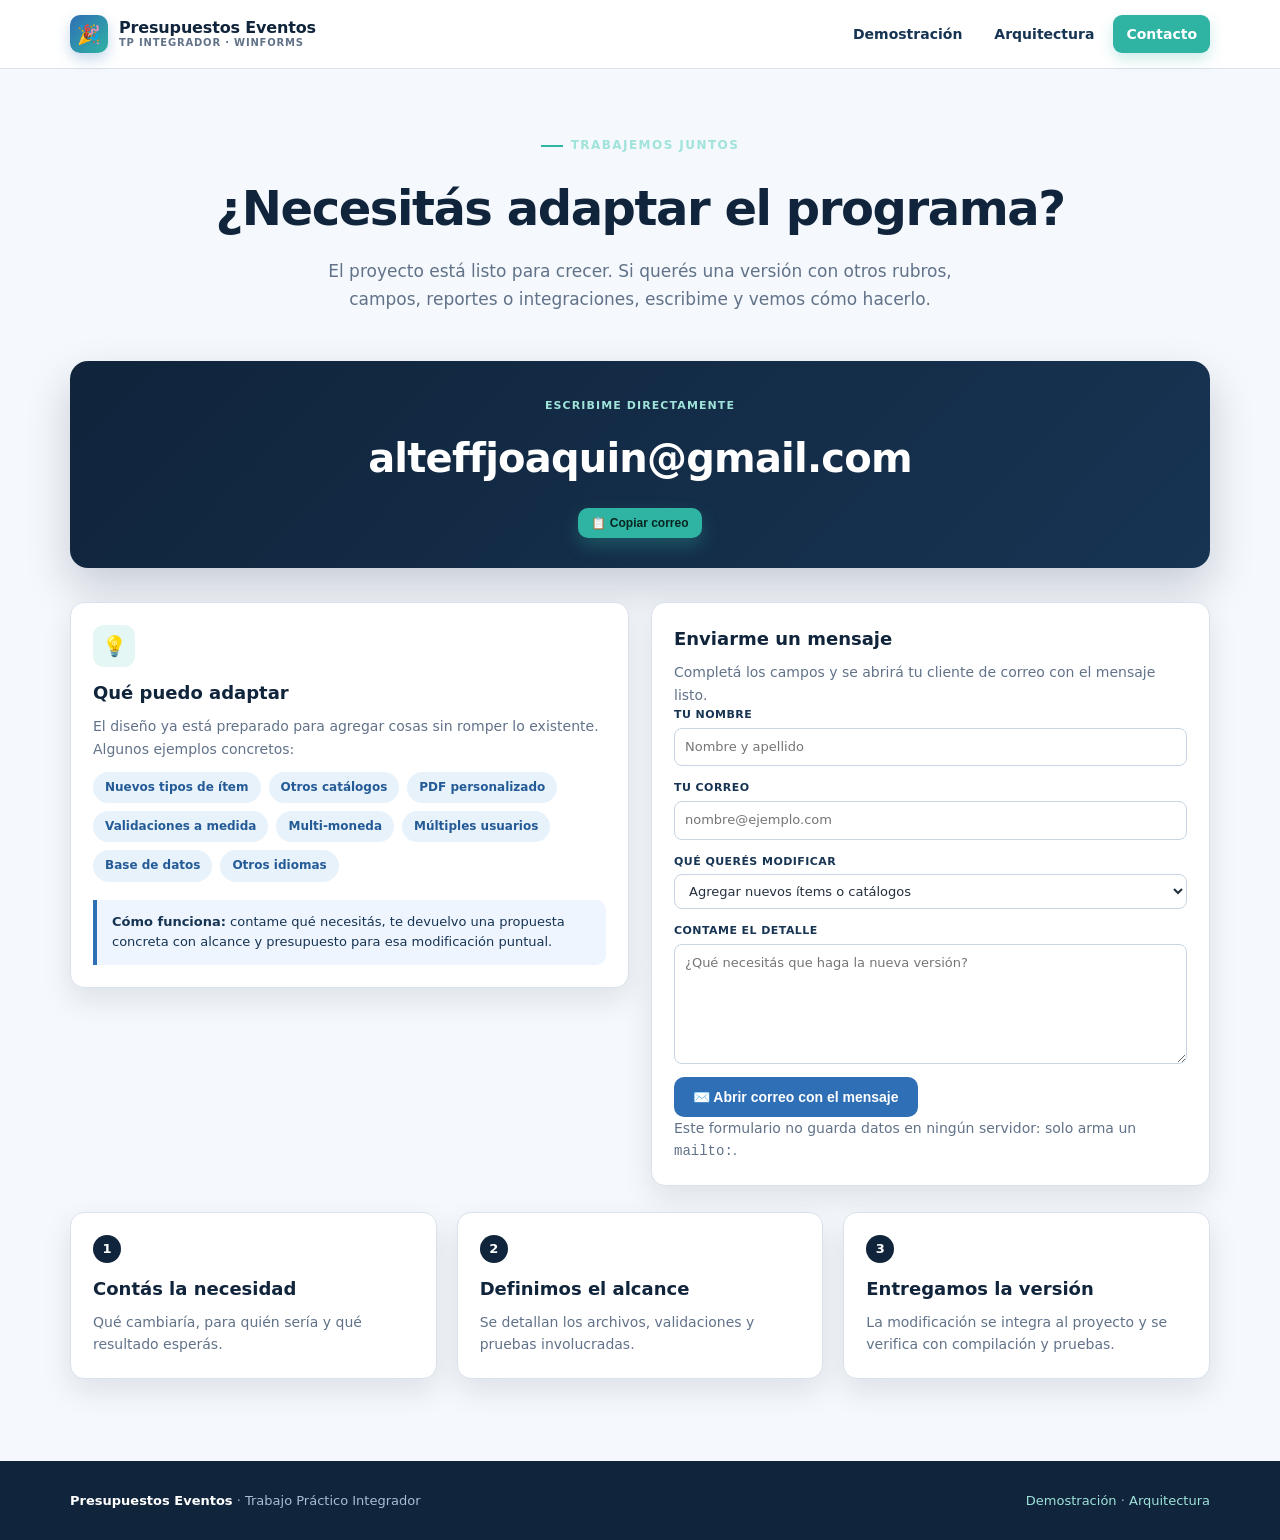
==== docs/contacto.html @ 04d20756 "ultimo cambio final, ahora todo se guarda como un .xml completo, ademas de añadirle una webpage con " ====
<!DOCTYPE html>
<html lang="es">
<head>
  <meta charset="utf-8" />
  <meta name="viewport" content="width=device-width, initial-scale=1" />
  <meta name="description" content="Contacto para solicitar modificaciones y versiones personalizadas del sistema de presupuestos para eventos." />
  <title>Contacto · Presupuestos de Eventos</title>
  <link rel="icon" href="data:image/svg+xml,<svg xmlns=%22http://www.w3.org/2000/svg%22 viewBox=%220 0 100 100%22><rect width=%22100%22 height=%22100%22 rx=%2222%22 fill=%22%232f6fb5%22/><text y=%22.75em%22 x=%22.1em%22 font-size=%2260%22>✉️</text></svg>" />
  <link rel="stylesheet" href="assets/css/estilos.css" />
  <script src="assets/js/contacto.js" defer></script>
</head>
<body>

<header class="site-header">
  <div class="container header-inner">
    <a class="brand" href="index.html" aria-label="Inicio">
      <span class="brand-mark">🎉</span>
      <span class="brand-text">Presupuestos Eventos<small>TP integrador · WinForms</small></span>
    </a>
    <nav class="nav" aria-label="Navegación principal">
      <a href="index.html">Demostración</a>
      <a href="documentacion.html">Arquitectura</a>
      <a class="nav-cta" href="contacto.html" aria-current="page">Contacto</a>
    </nav>
  </div>
</header>

<main>
  <section class="contact-hero container">
    <span class="eyebrow">Trabajemos juntos</span>
    <h1>¿Necesitás adaptar el programa?</h1>
    <p>El proyecto está listo para crecer. Si querés una versión con otros rubros, campos, reportes o integraciones, escribime y vemos cómo hacerlo.</p>
  </section>

  <section class="section" style="padding-top:12px">
    <div class="container">
      <div class="email-card">
        <small>Escribime directamente</small>
        <a class="big-email" href="mailto:alteffjoaquin@gmail.com">alteffjoaquin@gmail.com</a>
        <button class="btn btn-primary btn-small" type="button" id="copiarCorreo">📋 Copiar correo</button>
      </div>

      <div class="contact-grid">
        <article class="card">
          <span class="icon-badge teal">💡</span>
          <h3>Qué puedo adaptar</h3>
          <p>El diseño ya está preparado para agregar cosas sin romper lo existente. Algunos ejemplos concretos:</p>
          <div class="chip-list">
            <span class="chip">Nuevos tipos de ítem</span>
            <span class="chip">Otros catálogos</span>
            <span class="chip">PDF personalizado</span>
            <span class="chip">Validaciones a medida</span>
            <span class="chip">Multi-moneda</span>
            <span class="chip">Múltiples usuarios</span>
            <span class="chip">Base de datos</span>
            <span class="chip">Otros idiomas</span>
          </div>
          <div style="height:18px"></div>
          <div class="note">
            <strong>Cómo funciona:</strong> contame qué necesitás, te devuelvo una propuesta concreta con alcance y
            presupuesto para esa modificación puntual.
          </div>
        </article>

        <article class="card contact-form">
          <h3 style="margin-top:0">Enviarme un mensaje</h3>
          <p>Completá los campos y se abrirá tu cliente de correo con el mensaje listo.</p>
          <form id="formularioContacto">
            <div class="field">
              <label for="cf-nombre">Tu nombre</label>
              <input type="text" id="cf-nombre" name="nombre" placeholder="Nombre y apellido" required />
            </div>
            <div class="field">
              <label for="cf-correo">Tu correo</label>
              <input type="email" id="cf-correo" name="correo" placeholder="nombre@ejemplo.com" required />
            </div>
            <div class="field">
              <label for="cf-tipo">Qué querés modificar</label>
              <select id="cf-tipo" name="tipo">
                <option>Agregar nuevos ítems o catálogos</option>
                <option>Personalizar el PDF / informes</option>
                <option>Adaptar validaciones y reglas de negocio</option>
                <option>Múltiples usuarios o base de datos</option>
                <option>Otra versión a medida</option>
              </select>
            </div>
            <div class="field">
              <label for="cf-mensaje">Contame el detalle</label>
              <textarea id="cf-mensaje" name="mensaje" placeholder="¿Qué necesitás que haga la nueva versión?" required></textarea>
            </div>
            <button class="btn btn-blue" type="submit">✉️ Abrir correo con el mensaje</button>
            <p class="form-hint">Este formulario no guarda datos en ningún servidor: solo arma un <code>mailto:</code>.</p>
          </form>
        </article>
      </div>

      <div style="height:26px"></div>
      <div class="grid-3">
        <article class="card">
          <span class="step-num">1</span>
          <h3>Contás la necesidad</h3>
          <p>Qué cambiaría, para quién sería y qué resultado esperás.</p>
        </article>
        <article class="card">
          <span class="step-num">2</span>
          <h3>Definimos el alcance</h3>
          <p>Se detallan los archivos, validaciones y pruebas involucradas.</p>
        </article>
        <article class="card">
          <span class="step-num">3</span>
          <h3>Entregamos la versión</h3>
          <p>La modificación se integra al proyecto y se verifica con compilación y pruebas.</p>
        </article>
      </div>
    </div>
  </section>
</main>

<footer class="site-footer">
  <div class="container footer-inner">
    <span><strong>Presupuestos Eventos</strong> · Trabajo Práctico Integrador</span>
    <span><a href="index.html">Demostración</a> · <a href="documentacion.html">Arquitectura</a></span>
  </div>
</footer>

<div class="toast" id="toast" role="status" aria-live="polite"></div>

</body>
</html>
---- docs/assets/css/estilos.css ----
:root {
  --navy: #10243b;
  --navy-2: #173453;
  --blue: #2f6fb5;
  --blue-dark: #245b96;
  --teal: #2fb3a3;
  --teal-dark: #1f8d80;
  --ink: #24303f;
  --muted: #617289;
  --line: #d9e2ec;
  --bg: #f5f8fc;
  --white: #ffffff;
  --warn: #d98a00;
  --shadow: 0 12px 30px rgba(16, 36, 59, 0.10);
  --radius: 14px;
}

* { box-sizing: border-box; }

html { scroll-behavior: smooth; }

body {
  margin: 0;
  font-family: "Segoe UI", Inter, system-ui, -apple-system, Arial, sans-serif;
  color: var(--ink);
  background: var(--bg);
  line-height: 1.6;
}

a { color: var(--blue); text-decoration: none; }
a:hover { text-decoration: underline; }

img { max-width: 100%; display: block; }

.container {
  width: min(1140px, calc(100% - 32px));
  margin: 0 auto;
}

/* ---------- Header ---------- */
.site-header {
  position: sticky;
  top: 0;
  z-index: 50;
  background: rgba(255, 255, 255, 0.94);
  backdrop-filter: blur(10px);
  border-bottom: 1px solid var(--line);
}

.header-inner {
  display: flex;
  align-items: center;
  justify-content: space-between;
  gap: 16px;
  min-height: 68px;
}

.brand {
  display: flex;
  align-items: center;
  gap: 11px;
  color: var(--navy);
  font-weight: 800;
  letter-spacing: -0.01em;
}

.brand:hover { text-decoration: none; }

.brand-mark {
  width: 38px;
  height: 38px;
  border-radius: 10px;
  background: linear-gradient(135deg, var(--blue), var(--teal));
  color: #fff;
  display: grid;
  place-items: center;
  font-size: 19px;
  box-shadow: 0 6px 14px rgba(47, 111, 181, 0.28);
}

.brand-text { display: flex; flex-direction: column; line-height: 1.15; }
.brand-text small { font-size: 10px; font-weight: 600; color: var(--muted); letter-spacing: .08em; text-transform: uppercase; }

.nav { display: flex; gap: 6px; align-items: center; flex-wrap: wrap; }

.nav a {
  color: var(--navy-2);
  font-weight: 600;
  font-size: 14px;
  padding: 8px 13px;
  border-radius: 9px;
}

.nav a:hover { background: #eaf1f9; text-decoration: none; }
.nav a[aria-current="page"] { background: var(--navy); color: #fff; }

.nav-cta {
  background: var(--teal) !important;
  color: #fff !important;
  box-shadow: 0 6px 14px rgba(47, 179, 163, 0.25);
}

.nav-cta:hover { background: var(--teal-dark) !important; }

/* ---------- Hero ---------- */
.hero {
  background: radial-gradient(circle at 85% 10%, rgba(47,179,163,.18), transparent 42%),
              linear-gradient(135deg, var(--navy), var(--navy-2));
  color: #fff;
  padding: 66px 0 78px;
}

.hero-grid {
  display: grid;
  grid-template-columns: 1.15fr .85fr;
  gap: 46px;
  align-items: center;
}

.eyebrow {
  display: inline-flex;
  align-items: center;
  gap: 8px;
  font-size: 12px;
  font-weight: 800;
  letter-spacing: .12em;
  text-transform: uppercase;
  color: #9fe3da;
  margin-bottom: 14px;
}

.eyebrow::before { content: ""; width: 22px; height: 2px; background: var(--teal); }

.hero h1 {
  font-size: clamp(34px, 5vw, 54px);
  line-height: 1.08;
  margin: 0 0 18px;
  letter-spacing: -0.035em;
}

.hero p.lead { font-size: 18px; color: #cfdcea; max-width: 620px; margin: 0 0 26px; }

.hero-actions { display: flex; gap: 12px; flex-wrap: wrap; }

.btn {
  display: inline-flex;
  align-items: center;
  justify-content: center;
  gap: 8px;
  padding: 11px 18px;
  border-radius: 10px;
  font-weight: 700;
  font-size: 14px;
  border: 1px solid transparent;
  cursor: pointer;
  transition: transform .12s ease, box-shadow .12s ease, background .12s ease;
}

.btn:hover { text-decoration: none; transform: translateY(-1px); }
.btn-primary { background: var(--teal); color: #06251f; box-shadow: 0 8px 18px rgba(47,179,163,.3); }
.btn-primary:hover { background: #55c8ba; }
.btn-ghost { background: rgba(255,255,255,.08); color: #fff; border-color: rgba(255,255,255,.35); }
.btn-ghost:hover { background: rgba(255,255,255,.16); }
.btn-blue { background: var(--blue); color: #fff; }
.btn-blue:hover { background: var(--blue-dark); }
.btn-small { padding: 7px 12px; font-size: 12px; }

.hero-card {
  background: rgba(255,255,255,.07);
  border: 1px solid rgba(255,255,255,.16);
  border-radius: 18px;
  padding: 22px;
  box-shadow: 0 20px 45px rgba(0,0,0,.18);
}

.hero-card h3 { margin: 0 0 14px; font-size: 15px; color: #bfe9e3; text-transform: uppercase; letter-spacing: .08em; }
.hero-stat { display: flex; justify-content: space-between; gap: 14px; padding: 10px 0; border-bottom: 1px solid rgba(255,255,255,.12); font-size: 14px; }
.hero-stat:last-child { border-bottom: 0; }
.hero-stat strong { color: #fff; font-size: 16px; }

/* ---------- Sections ---------- */
.section { padding: 62px 0; }
.section.alt { background: #eef3f9; }
.section-head { max-width: 720px; margin-bottom: 30px; }
.section-head h2 { font-size: clamp(26px, 3.5vw, 36px); margin: 0 0 10px; color: var(--navy); letter-spacing: -.02em; }
.section-head p { color: var(--muted); margin: 0; font-size: 16px; }

.grid-2 { display: grid; grid-template-columns: repeat(2, 1fr); gap: 20px; }
.grid-3 { display: grid; grid-template-columns: repeat(3, 1fr); gap: 20px; }
.grid-4 { display: grid; grid-template-columns: repeat(4, 1fr); gap: 16px; }

.card {
  background: var(--white);
  border: 1px solid var(--line);
  border-radius: var(--radius);
  padding: 22px;
  box-shadow: var(--shadow);
}

.card h3 { margin: 12px 0 7px; color: var(--navy); font-size: 18px; }
.card p { margin: 0; color: var(--muted); font-size: 14px; }

.icon-badge {
  width: 42px; height: 42px; border-radius: 11px;
  display: grid; place-items: center;
  background: #e8f2fb; color: var(--blue); font-size: 20px;
}

.icon-badge.teal { background: #e4f7f4; color: var(--teal-dark); }
.icon-badge.amber { background: #fff3df; color: var(--warn); }

.step-num {
  display: inline-grid; place-items: center;
  width: 28px; height: 28px; border-radius: 50%;
  background: var(--navy); color: #fff; font-size: 13px; font-weight: 800;
}

/* ---------- Demo window ---------- */
.demo-shell {
  background: var(--white);
  border: 1px solid #c8d5e3;
  border-radius: 16px;
  box-shadow: 0 24px 55px rgba(16,36,59,.16);
  overflow: hidden;
}

.window-bar {
  background: linear-gradient(180deg, #f8fafc, #e8eef5);
  border-bottom: 1px solid #c8d5e3;
  padding: 10px 14px;
  display: flex;
  align-items: center;
  gap: 10px;
}

.window-dots { display: flex; gap: 6px; }
.window-dots span { width: 11px; height: 11px; border-radius: 50%; background: #ff6b6b; }
.window-dots span:nth-child(2) { background: #ffc145; }
.window-dots span:nth-child(3) { background: #51c878; }

.window-title { font-size: 12px; font-weight: 700; color: var(--navy-2); }
.window-badge { margin-left: auto; font-size: 10px; font-weight: 800; letter-spacing: .06em; text-transform: uppercase; color: var(--teal-dark); background: #e4f7f4; padding: 4px 8px; border-radius: 20px; }

.demo-body { display: grid; grid-template-columns: 220px 1fr; min-height: 520px; }

.demo-sidebar {
  background: var(--navy);
  color: #dce7f3;
  display: flex;
  flex-direction: column;
  padding: 14px 10px 12px;
}

.side-label { font-size: 10px; text-transform: uppercase; letter-spacing: .1em; color: #8fa8c2; padding: 6px 10px; margin-bottom: 4px; }

.tab-btn {
  display: flex; align-items: center; gap: 9px;
  width: 100%; text-align: left;
  background: transparent; color: #dce7f3;
  border: 0; border-radius: 8px;
  padding: 9px 11px; font-size: 13px; font-weight: 600; cursor: pointer;
}

.tab-btn:hover { background: rgba(255,255,255,.08); }
.tab-btn.active { background: var(--blue); color: #fff; }
.tab-btn .ico { width: 18px; text-align: center; }

.mode-panel {
  margin-top: auto;
  background: rgba(255,255,255,.07);
  border: 1px solid rgba(255,255,255,.14);
  border-radius: 10px;
  padding: 11px;
}

.mode-panel strong { display: block; font-size: 11px; text-transform: uppercase; letter-spacing: .06em; color: #9fe3da; margin-bottom: 8px; }

.switch-row { display: flex; align-items: center; justify-content: space-between; gap: 8px; }

.switch {
  position: relative; width: 46px; height: 25px; flex: 0 0 auto;
}

.switch input { position: absolute; opacity: 0; width: 0; height: 0; }

.slider {
  position: absolute; inset: 0; cursor: pointer;
  background: #5c728c; border-radius: 30px; transition: .2s;
}

.slider::before {
  content: ""; position: absolute; width: 19px; height: 19px;
  left: 3px; top: 3px; background: #fff; border-radius: 50%; transition: .2s;
}

.switch input:checked + .slider { background: var(--teal); }
.switch input:checked + .slider::before { transform: translateX(21px); }
.switch input:focus-visible + .slider { outline: 2px solid #9fe3da; outline-offset: 2px; }

.mode-text { font-size: 11px; line-height: 1.3; }
.mode-text b { display: block; color: #fff; font-size: 12px; }
.mode-hint { margin: 8px 0 0; font-size: 10px; color: #9fb3c8; }

.demo-main { padding: 22px; background: #f8fafc; overflow: auto; }

.demo-panel { display: none; animation: fade .18s ease; }
.demo-panel.active { display: block; }
@keyframes fade { from { opacity: 0; transform: translateY(4px); } to { opacity: 1; transform: none; } }

.demo-panel h3 { margin: 0 0 4px; color: var(--navy); font-size: 20px; }
.demo-panel > p.sub { margin: 0 0 18px; color: var(--muted); font-size: 13px; }

.mini-grid { display: grid; grid-template-columns: repeat(auto-fit, minmax(140px, 1fr)); gap: 12px; }
.mini-card { background: #fff; border: 1px solid var(--line); border-radius: 10px; padding: 13px; }
.mini-card small { display: block; color: var(--muted); font-size: 11px; text-transform: uppercase; letter-spacing: .05em; }
.mini-card b { display: block; color: var(--navy); font-size: 18px; margin-top: 3px; }

table.data { width: 100%; border-collapse: collapse; font-size: 13px; background: #fff; border-radius: 10px; overflow: hidden; }
table.data th { background: var(--navy); color: #fff; text-align: left; padding: 9px 11px; font-size: 11px; text-transform: uppercase; letter-spacing: .05em; }
table.data td { padding: 9px 11px; border-bottom: 1px solid var(--line); }
table.data tr:last-child td { border-bottom: 0; }
table.data td.num { text-align: right; font-variant-numeric: tabular-nums; }

.form-grid { display: grid; grid-template-columns: repeat(2, minmax(0, 1fr)); gap: 12px 14px; }
.field { display: flex; flex-direction: column; gap: 4px; }
.field.full { grid-column: 1 / -1; }
.field label { font-size: 11px; font-weight: 800; color: var(--navy-2); text-transform: uppercase; letter-spacing: .04em; }
.field input, .field select, .field textarea {
  font: inherit; font-size: 13px; padding: 8px 10px;
  border: 1px solid #c8d5e3; border-radius: 8px; background: #fff; color: var(--ink);
}
.field input:focus, .field select:focus { outline: 2px solid rgba(47,111,181,.35); border-color: var(--blue); }

.check-list { display: flex; flex-wrap: wrap; gap: 8px; }
.check-list label { display: inline-flex; align-items: center; gap: 6px; background: #fff; border: 1px solid var(--line); border-radius: 8px; padding: 7px 10px; font-size: 12px; cursor: pointer; }

.total-box {
  margin-top: 16px; background: linear-gradient(135deg, var(--navy), var(--navy-2));
  color: #fff; border-radius: 12px; padding: 15px 18px;
  display: flex; align-items: center; justify-content: space-between; gap: 14px; flex-wrap: wrap;
}
.total-box small { display: block; color: #a9c0d8; font-size: 11px; text-transform: uppercase; letter-spacing: .06em; }
.total-box strong { font-size: 28px; font-variant-numeric: tabular-nums; letter-spacing: -.02em; }
.total-breakdown { font-size: 11px; color: #cbd9e8; }

.demo-actions { display: flex; gap: 9px; margin-top: 14px; flex-wrap: wrap; }

.empty {
  text-align: center; padding: 34px 16px; color: var(--muted);
  border: 1px dashed #c2d0df; border-radius: 10px; background: #fff; font-size: 13px;
}

.toast {
  position: fixed; right: 18px; bottom: 18px; z-index: 100;
  background: var(--navy); color: #fff; padding: 11px 16px; border-radius: 10px;
  font-size: 13px; box-shadow: var(--shadow); opacity: 0; transform: translateY(8px);
  pointer-events: none; transition: .2s;
}
.toast.show { opacity: 1; transform: none; }

.note {
  background: #eef5ff; border-left: 4px solid var(--blue);
  padding: 12px 15px; border-radius: 0 10px 10px 0; font-size: 13px; color: var(--navy-2);
}
.note.warn { background: #fff7e8; border-left-color: var(--warn); }

/* ---------- Docs ---------- */
.docs-layout { display: grid; grid-template-columns: 230px 1fr; gap: 28px; align-items: start; }

.docs-toc {
  position: sticky; top: 88px;
  background: #fff; border: 1px solid var(--line); border-radius: var(--radius); padding: 16px;
  box-shadow: var(--shadow);
}
.docs-toc strong { display: block; color: var(--navy); font-size: 12px; text-transform: uppercase; letter-spacing: .07em; margin-bottom: 8px; }
.docs-toc ol { margin: 0; padding-left: 18px; font-size: 13px; color: var(--muted); }
.docs-toc li { margin: 4px 0; }

.doc-block { background: #fff; border: 1px solid var(--line); border-radius: var(--radius); padding: 24px; margin-bottom: 18px; box-shadow: var(--shadow); }
.doc-block h2 { margin: 0 0 12px; color: var(--navy); font-size: 23px; letter-spacing: -.01em; }
.doc-block h3 { margin: 20px 0 8px; color: var(--blue-dark); font-size: 16px; }
.doc-block p, .doc-block li { font-size: 14px; }
.doc-block ul, .doc-block ol { padding-left: 20px; }
.doc-block code, .doc-inline { font-family: Consolas, "Courier New", monospace; font-size: 12.5px; background: #eef2f7; color: #1f4e79; padding: 2px 5px; border-radius: 4px; }

pre {
  background: #10243b; color: #e6eef7; padding: 15px 17px; border-radius: 10px;
  overflow: auto; font-size: 12px; line-height: 1.55; margin: 12px 0 18px;
}
pre code { background: none; color: inherit; padding: 0; font-size: inherit; }

.table-wrap { overflow-x: auto; }
.doc-table { width: 100%; border-collapse: collapse; font-size: 13px; min-width: 520px; }
.doc-table th { background: var(--navy); color: #fff; text-align: left; padding: 9px 11px; font-size: 11px; text-transform: uppercase; letter-spacing: .05em; }
.doc-table td { border-bottom: 1px solid var(--line); padding: 9px 11px; vertical-align: top; }
.doc-table tr:nth-child(even) td { background: #f7fafd; }

.pill { display: inline-block; background: #e4f7f4; color: var(--teal-dark); border-radius: 20px; padding: 3px 9px; font-size: 11px; font-weight: 800; }
.pill.blue { background: #e8f2fb; color: var(--blue-dark); }

.download-card {
  display: flex; align-items: center; justify-content: space-between; gap: 16px; flex-wrap: wrap;
  background: linear-gradient(135deg, #e8f2fb, #e4f7f4);
  border: 1px solid #bcd8ea; border-radius: var(--radius); padding: 18px 20px; margin-bottom: 22px;
}
.download-card h3 { margin: 0 0 4px; color: var(--navy); font-size: 17px; }
.download-card p { margin: 0; color: var(--muted); font-size: 13px; }

/* ---------- Contacto ---------- */
.contact-hero { text-align: center; padding: 60px 0 24px; }
.contact-hero h1 { font-size: clamp(32px, 5vw, 48px); margin: 0 0 12px; color: var(--navy); letter-spacing: -.03em; }
.contact-hero p { max-width: 640px; margin: 0 auto; color: var(--muted); font-size: 17px; }

.email-card {
  background: linear-gradient(135deg, var(--navy), var(--navy-2));
  color: #fff; border-radius: 18px; padding: 30px; text-align: center;
  box-shadow: 0 20px 45px rgba(16,36,59,.2); margin: 12px 0 34px;
}
.email-card small { color: #9fe3da; text-transform: uppercase; letter-spacing: .1em; font-weight: 800; font-size: 11px; }
.email-card a.big-email { display: block; color: #fff; font-size: clamp(24px, 4.5vw, 40px); font-weight: 800; letter-spacing: -.02em; margin: 10px 0 18px; word-break: break-word; }
.email-card a.big-email:hover { color: #9fe3da; text-decoration: none; }

.contact-grid { display: grid; grid-template-columns: 1fr 1fr; gap: 22px; align-items: start; }
.chip-list { display: flex; flex-wrap: wrap; gap: 8px; margin-top: 12px; }
.chip { background: #e8f2fb; color: var(--blue-dark); border-radius: 20px; padding: 6px 12px; font-size: 12px; font-weight: 700; }

.contact-form .field { margin-bottom: 13px; }
.contact-form textarea { min-height: 120px; resize: vertical; }
.form-hint { font-size: 11px; color: var(--muted); margin-top: 8px; }

/* ---------- Footer ---------- */
.site-footer { background: var(--navy); color: #a9bed4; padding: 30px 0; margin-top: 20px; font-size: 13px; }
.footer-inner { display: flex; justify-content: space-between; gap: 16px; flex-wrap: wrap; align-items: center; }
.site-footer a { color: #9fe3da; }
.site-footer strong { color: #fff; }

/* ---------- Responsive ---------- */
@media (max-width: 900px) {
  .hero-grid, .docs-layout, .contact-grid { grid-template-columns: 1fr; }
  .docs-toc { position: static; }
  .grid-4 { grid-template-columns: repeat(2, 1fr); }
}

@media (max-width: 720px) {
  .header-inner { flex-direction: column; align-items: flex-start; padding: 10px 0; gap: 8px; }
  .nav { width: 100%; }
  .nav a { padding: 7px 10px; font-size: 13px; }
  .demo-body { grid-template-columns: 1fr; }
  .demo-sidebar { flex-direction: row; flex-wrap: wrap; gap: 5px; padding: 9px; }
  .side-label { width: 100%; }
  .tab-btn { width: auto; flex: 1 1 120px; font-size: 12px; padding: 7px 8px; }
  .mode-panel { margin: 8px 0 0; width: 100%; }
  .grid-2, .grid-3, .grid-4, .form-grid { grid-template-columns: 1fr; }
  .hero { padding: 48px 0 56px; }
  .section { padding: 46px 0; }
}
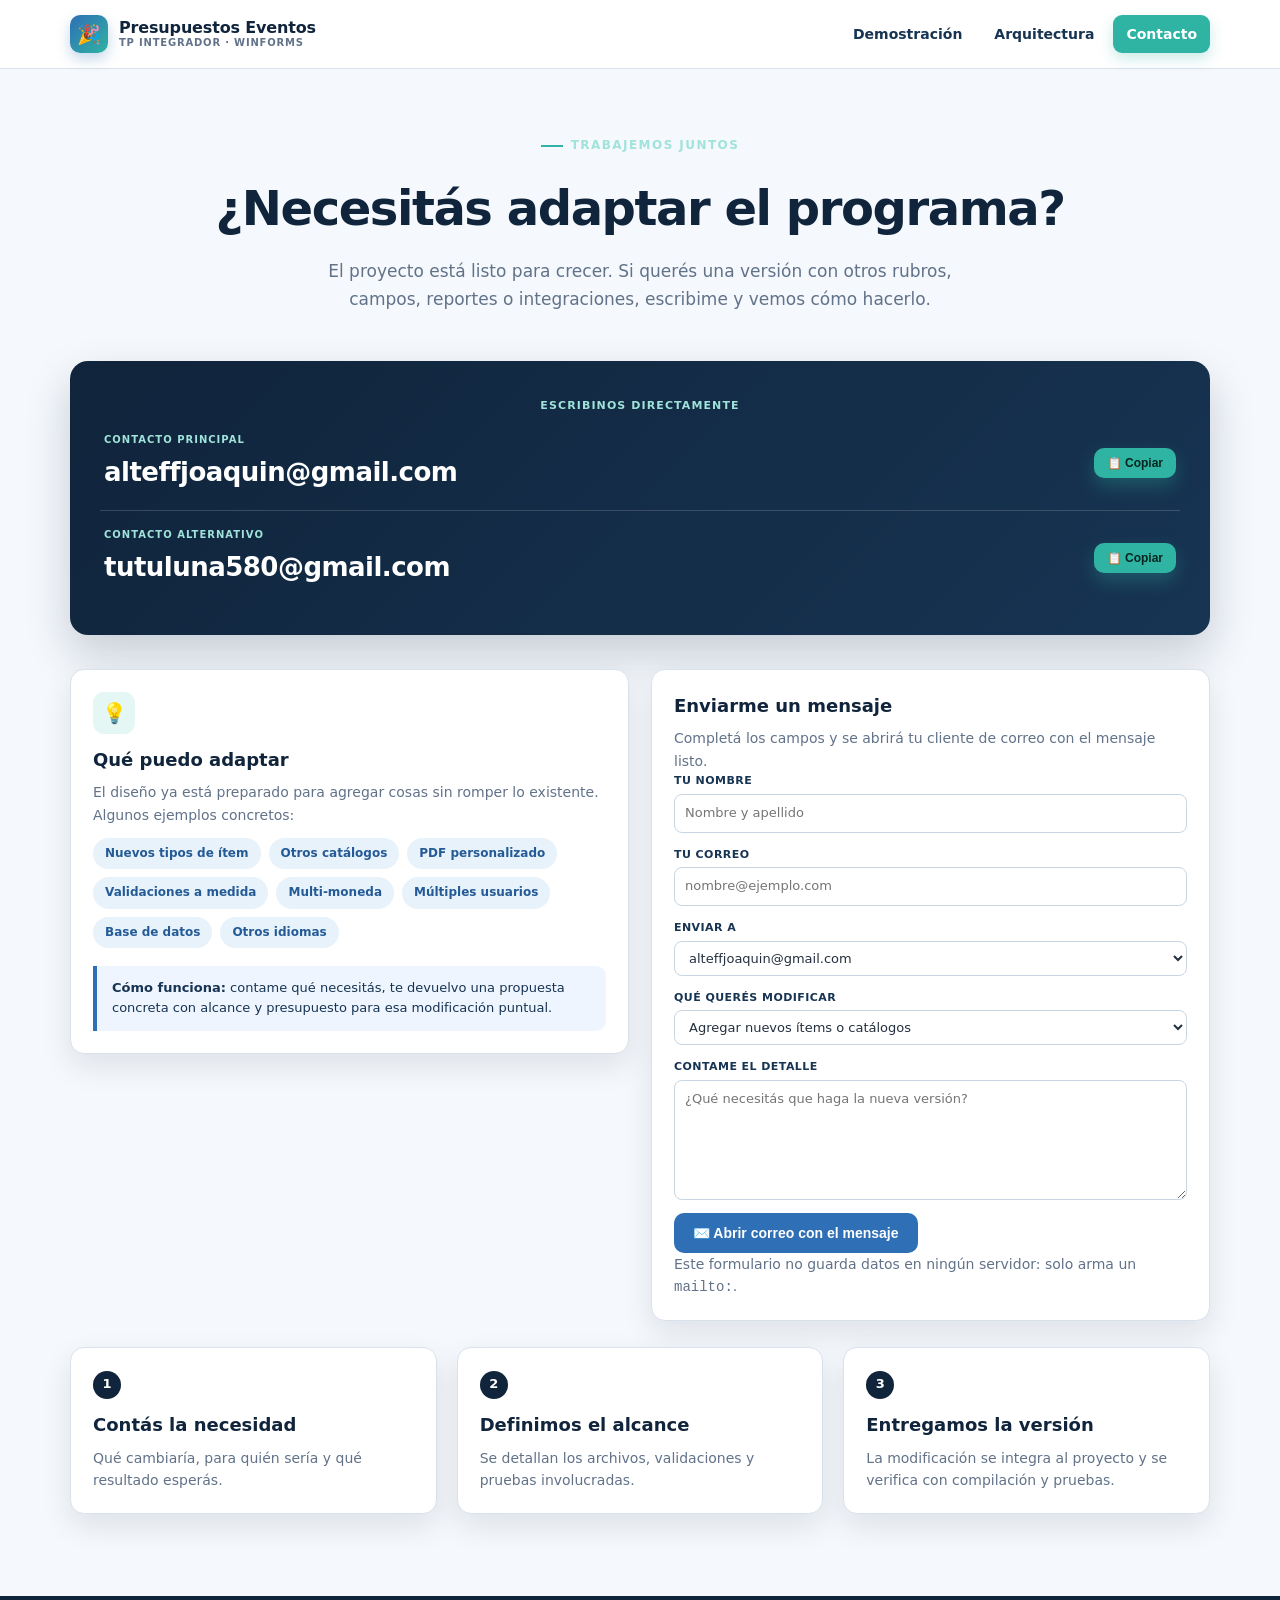
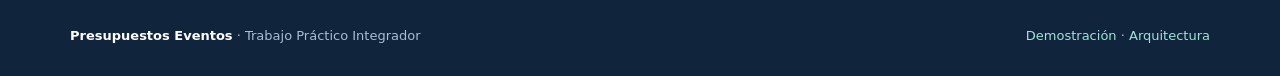
==== commit 0a875cc8: "se actualizaron los correos de contacto" ====
--- a/docs/contacto.html
+++ b/docs/contacto.html
@@ -35,9 +35,23 @@
   <section class="section" style="padding-top:12px">
     <div class="container">
       <div class="email-card">
-        <small>Escribime directamente</small>
-        <a class="big-email" href="mailto:alteffjoaquin@gmail.com">alteffjoaquin@gmail.com</a>
-        <button class="btn btn-primary btn-small" type="button" id="copiarCorreo">📋 Copiar correo</button>
+        <small>Escribinos directamente</small>
+
+        <div class="email-row">
+          <div>
+            <span class="email-label">Contacto principal</span>
+            <a class="big-email compact" href="mailto:alteffjoaquin@gmail.com">alteffjoaquin@gmail.com</a>
+          </div>
+          <button class="btn btn-primary btn-small" type="button" data-copiar="alteffjoaquin@gmail.com">📋 Copiar</button>
+        </div>
+
+        <div class="email-row">
+          <div>
+            <span class="email-label">Contacto alternativo</span>
+            <a class="big-email compact" href="mailto:tutuluna580@gmail.com">tutuluna580@gmail.com</a>
+          </div>
+          <button class="btn btn-primary btn-small" type="button" data-copiar="tutuluna580@gmail.com">📋 Copiar</button>
+        </div>
       </div>
 
       <div class="contact-grid">
@@ -73,6 +87,13 @@
             <div class="field">
               <label for="cf-correo">Tu correo</label>
               <input type="email" id="cf-correo" name="correo" placeholder="nombre@ejemplo.com" required />
+            </div>
+            <div class="field">
+              <label for="cf-destino">Enviar a</label>
+              <select id="cf-destino" name="destino">
+                <option value="alteffjoaquin@gmail.com">alteffjoaquin@gmail.com</option>
+                <option value="tutuluna580@gmail.com">tutuluna580@gmail.com</option>
+              </select>
             </div>
             <div class="field">
               <label for="cf-tipo">Qué querés modificar</label>
--- a/docs/assets/css/estilos.css
+++ b/docs/assets/css/estilos.css
@@ -419,6 +419,13 @@
 .email-card small { color: #9fe3da; text-transform: uppercase; letter-spacing: .1em; font-weight: 800; font-size: 11px; }
 .email-card a.big-email { display: block; color: #fff; font-size: clamp(24px, 4.5vw, 40px); font-weight: 800; letter-spacing: -.02em; margin: 10px 0 18px; word-break: break-word; }
 .email-card a.big-email:hover { color: #9fe3da; text-decoration: none; }
+.email-card a.big-email.compact { font-size: clamp(18px, 3vw, 26px); margin: 2px 0 0; }
+.email-row {
+  display: flex; align-items: center; justify-content: space-between; gap: 14px;
+  text-align: left; padding: 16px 4px; border-top: 1px solid rgba(255,255,255,.16);
+}
+.email-row:first-of-type { border-top: 0; }
+.email-label { display: block; color: #9fe3da; font-size: 10px; font-weight: 800; letter-spacing: .1em; text-transform: uppercase; margin-bottom: 4px; }
 
 .contact-grid { display: grid; grid-template-columns: 1fr 1fr; gap: 22px; align-items: start; }
 .chip-list { display: flex; flex-wrap: wrap; gap: 8px; margin-top: 12px; }
